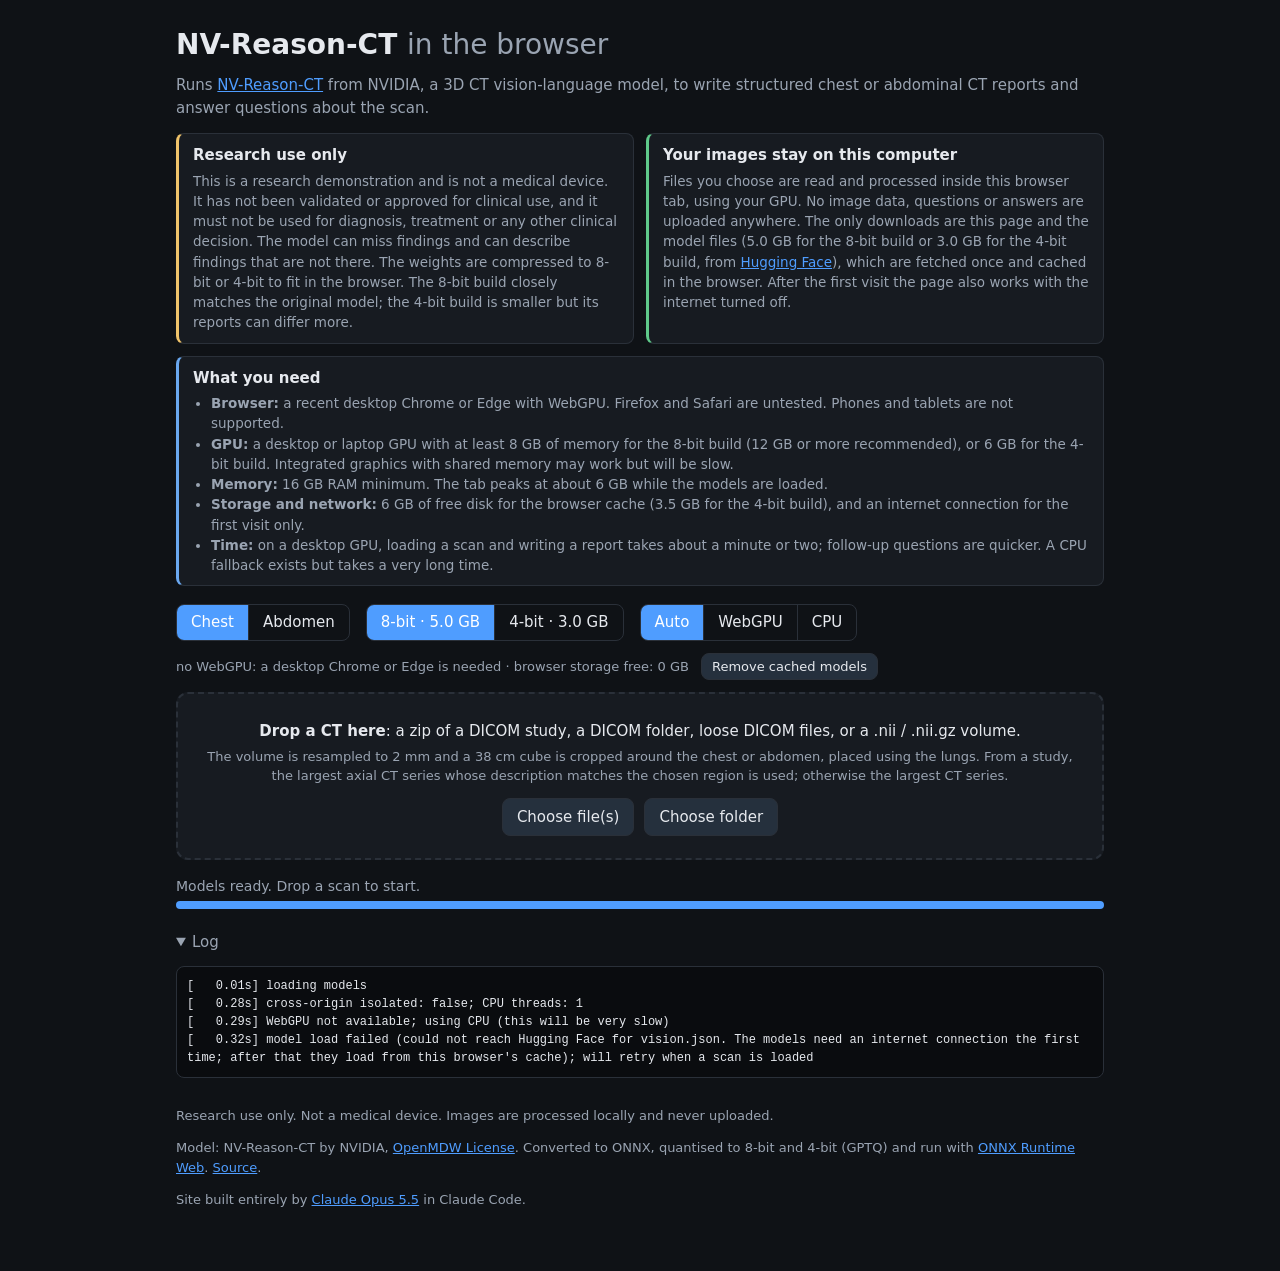
==== index.html @ bb34e79c "NV-Reason-CT in the browser WebGPU port of NVIDIA's NV-Reason-CT: in-browser DICOM/NIfTI loading and" ====
<!doctype html>
<html lang="en">
<head>
<meta charset="utf-8">
<meta name="viewport" content="width=device-width, initial-scale=1">
<title>NV-Reason-CT in the browser: CT reports and questions</title>
<script src="coi-serviceworker.js"></script>
<link rel="stylesheet" href="style.css">
</head>
<body>
<main>
  <header>
    <h1>NV-Reason-CT <span>in the browser</span></h1>
    <p>Runs <a href="https://huggingface.co/nvidia/NV-Reason-CT">NV-Reason-CT</a> from NVIDIA, a 3D CT vision-language model,
      to write structured chest or abdominal CT reports and answer questions about the scan.</p>
  </header>

  <section class="notice" aria-label="Disclaimer">
    <div>
      <h2>Research use only</h2>
      <p>This is a research demonstration and is not a medical device. It has not been validated or approved for clinical use,
        and it must not be used for diagnosis, treatment or any other clinical decision. The model can miss findings and can
        describe findings that are not there. The weights are compressed to 8-bit or 4-bit to fit in the browser. The 8-bit build closely
        matches the original model; the 4-bit build is smaller but its reports can differ more.</p>
    </div>
    <div>
      <h2>Your images stay on this computer</h2>
      <p>Files you choose are read and processed inside this browser tab, using your GPU. No image data, questions or answers are uploaded anywhere.
        The only downloads are this page and the model files (5.0 GB for the 8-bit build or 3.0 GB for the 4-bit build, from <a href="https://huggingface.co/jarrelscy/nv-reason-ct-onnx">Hugging Face</a>),
        which are fetched once and cached in the browser. After the first visit the page also works with the internet turned off.</p>
    </div>
    <div class="specs">
      <h2>What you need</h2>
      <ul>
        <li><b>Browser:</b> a recent desktop Chrome or Edge with WebGPU. Firefox and Safari are untested. Phones and tablets are not supported.</li>
        <li><b>GPU:</b> a desktop or laptop GPU with at least 8 GB of memory for the 8-bit build (12 GB or more recommended), or 6 GB for the 4-bit build.
          Integrated graphics with shared memory may work but will be slow.</li>
        <li><b>Memory:</b> 16 GB RAM minimum. The tab peaks at about 6 GB while the models are loaded.</li>
        <li><b>Storage and network:</b> 6 GB of free disk for the browser cache (3.5 GB for the 4-bit build), and an internet connection for the first visit only.</li>
        <li><b>Time:</b> on a desktop GPU, loading a scan and writing a report takes about a minute or two; follow-up questions are quicker.
          A CPU fallback exists but takes a very long time.</li>
      </ul>
    </div>
  </section>

  <section class="controls">
    <div class="seg" role="radiogroup" aria-label="Region">
      <label><input type="radio" name="region" value="chest" checked> Chest</label>
      <label><input type="radio" name="region" value="abdomen"> Abdomen</label>
    </div>
    <div class="seg" role="radiogroup" aria-label="Model build">
      <label title="Closely matches the original model. 5.0 GB download."><input type="radio" name="variant" value="int8" checked> 8-bit · 5.0 GB</label>
      <label title="Smaller and a little faster; reports can differ more from the original model. 3.0 GB download."><input type="radio" name="variant" value="int4"> 4-bit · 3.0 GB</label>
    </div>
    <div class="seg" role="radiogroup" aria-label="Compute device">
      <label><input type="radio" name="device" value="auto" checked> Auto</label>
      <label><input type="radio" name="device" value="webgpu"> WebGPU</label>
      <label><input type="radio" name="device" value="wasm"> CPU</label>
    </div>
    <div id="caps" class="caps"></div>
    <button id="clearCache" class="btn small" type="button" title="Delete the downloaded model files from this browser">Remove cached models</button>
  </section>

  <section id="drop" class="drop" tabindex="0">
    <p><b>Drop a CT here</b>: a zip of a DICOM study, a DICOM folder, loose DICOM files, or a .nii / .nii.gz volume.</p>
    <p class="hint">The volume is resampled to 2 mm and a 38 cm cube is cropped around the chest or abdomen, placed using the lungs.
      From a study, the largest axial CT series whose description matches the chosen region is used; otherwise the largest CT series.</p>
    <div class="buttons">
      <label class="btn">Choose file(s)<input id="files" type="file" multiple accept=".zip,.nii,.gz,.dcm,application/zip,application/dicom,*/*"></label>
      <label class="btn">Choose folder<input id="folder" type="file" webkitdirectory></label>
    </div>
  </section>

  <section id="status" class="status" hidden>
    <div class="stage"><span id="stage">Starting</span><span id="pct"></span></div>
    <div class="bar"><i id="bar"></i></div>
  </section>

  <section id="chat" hidden>
    <div class="summary" id="summary"></div>
    <div id="msgs"></div>
    <div class="presets" id="presets"></div>
    <form id="askForm">
      <textarea id="q" rows="2" placeholder="Ask a question about this scan, e.g. Is there a pleural effusion?"></textarea>
      <div class="askbar">
        <label title="The model writes its reasoning before the answer. Slower."><input type="checkbox" id="thinking"> Show reasoning</label>
        <span class="grow"></span>
        <button type="button" id="newChat" class="btn small">New conversation</button>
        <button type="button" id="stop" class="btn small" disabled>Stop</button>
        <button type="submit" id="send" class="btn">Ask</button>
      </div>
    </form>
  </section>

  <details id="logbox" open>
    <summary>Log</summary>
    <pre id="log"></pre>
  </details>

  <footer>
    <p>Research use only. Not a medical device. Images are processed locally and never uploaded.</p>
    <p>Model: NV-Reason-CT by NVIDIA, <a href="https://huggingface.co/nvidia/NV-Reason-CT/blob/main/LICENSE">OpenMDW License</a>.
      Converted to ONNX, quantised to 8-bit and 4-bit (GPTQ) and run with <a href="https://onnxruntime.ai/">ONNX Runtime Web</a>.
      <a href="https://github.com/jarrelscy/nv-reason-ct-web">Source</a>.</p>
    <p>Site built entirely by <a href="https://claude.com/claude-code">Claude Opus 5.5</a> in Claude Code.</p>
  </footer>
</main>
<script type="module" src="app.js"></script>
</body>
</html>
---- style.css ----
:root { --bg: #0f1216; --panel: #171b21; --line: #2a3039; --text: #e6e9ee; --dim: #9aa4b2; --acc: #4f9dff; --pos: #ff8a4c; }
* { box-sizing: border-box; }
body { margin: 0; background: var(--bg); color: var(--text); font: 15px/1.5 system-ui, -apple-system, "Segoe UI", sans-serif; }
main { max-width: 960px; margin: 0 auto; padding: 24px 16px 48px; }
a { color: var(--acc); }
h1 { margin: 0 0 8px; font-size: 28px; }
h1 span { color: var(--dim); font-weight: 400; }
header p { margin: 6px 0; color: var(--dim); }
.notice { display: grid; grid-template-columns: 1fr 1fr; gap: 12px; margin: 14px 0 4px; }
.notice > div { background: var(--panel); border: 1px solid var(--line); border-left: 3px solid #f0c36a; border-radius: 8px; padding: 10px 14px; }
.notice > div:nth-child(2) { border-left-color: #5fc98a; }
.notice > .specs { grid-column: 1 / -1; border-left-color: #6aa8f0; }
.notice ul { margin: 0; padding-left: 18px; color: var(--dim); font-size: 13.5px; }
.notice h2 { margin: 0 0 4px; font-size: 15px; }
.notice p { margin: 0; color: var(--dim); font-size: 13.5px; }
@media (max-width: 700px) { .notice { grid-template-columns: 1fr; } }
.controls { display: flex; flex-wrap: wrap; gap: 12px; align-items: center; margin: 18px 0 12px; }
.seg { display: inline-flex; border: 1px solid var(--line); border-radius: 8px; overflow: hidden; }
.seg label { padding: 6px 14px; cursor: pointer; border-right: 1px solid var(--line); }
.seg label:last-child { border-right: 0; }
.seg input { display: none; }
.seg label:has(input:checked) { background: var(--acc); color: #fff; }
.caps { color: var(--dim); font-size: 13px; }
.drop { border: 2px dashed var(--line); border-radius: 12px; padding: 22px; background: var(--panel); text-align: center; transition: border-color .15s; }
.drop.over { border-color: var(--acc); }
.drop.busy { opacity: .5; pointer-events: none; }
.drop p { margin: 4px 0; }
.hint { color: var(--dim); font-size: 13px; }
.buttons { margin-top: 12px; display: flex; gap: 10px; justify-content: center; }
.btn { display: inline-block; padding: 7px 14px; border-radius: 8px; background: #25303d; border: 1px solid var(--line); color: var(--text); cursor: pointer; font: inherit; }
.btn:hover { background: #2e3a49; }
.btn input { display: none; }
.btn.small { padding: 3px 10px; font-size: 13px; }
.status { margin: 16px 0; }
.stage { display: flex; justify-content: space-between; color: var(--dim); font-size: 14px; margin-bottom: 4px; }
.bar { height: 8px; background: var(--panel); border-radius: 4px; overflow: hidden; }
.bar i { display: block; height: 100%; width: 0; background: var(--acc); transition: width .2s; }
.summary { background: var(--panel); border: 1px solid var(--line); border-radius: 10px; padding: 10px 14px; font-size: 14px; color: var(--dim); }
.summary b { color: var(--text); font-weight: 600; }
details { margin-top: 22px; }
summary { cursor: pointer; color: var(--dim); }
pre { background: #0a0c0f; border: 1px solid var(--line); border-radius: 8px; padding: 10px; font-size: 12px; max-height: 320px; overflow: auto; white-space: pre-wrap; }
footer { margin-top: 28px; color: var(--dim); font-size: 13px; }
.controls .seg + .seg { margin-left: 4px; }
#chat { margin-top: 18px; }
#msgs { margin: 12px 0; display: flex; flex-direction: column; gap: 10px; }
.msg { border: 1px solid var(--line); border-radius: 10px; padding: 10px 14px; white-space: pre-wrap; font-size: 14.5px; }
.msg.user { background: #1b2430; align-self: flex-end; max-width: 85%; }
.msg.bot { background: var(--panel); }
.msg .think { color: var(--dim); font-size: 13px; border-left: 2px solid var(--line); padding-left: 10px; margin-bottom: 8px; }
.msg .answer { color: #ffd08a; font-weight: 600; }
.msg .meta { color: var(--dim); font-size: 12px; margin-top: 6px; white-space: normal; }
.msg.working .body::after { content: '▍'; color: var(--acc); animation: blink 1s steps(2) infinite; }
@keyframes blink { 50% { opacity: 0; } }
.presets { display: flex; flex-wrap: wrap; gap: 8px; margin-bottom: 8px; }
#askForm textarea { width: 100%; background: #0a0c0f; color: var(--text); border: 1px solid var(--line); border-radius: 8px; padding: 8px 10px; font: inherit; resize: vertical; }
.askbar { display: flex; gap: 10px; align-items: center; margin-top: 6px; font-size: 14px; }
.askbar .grow { flex: 1; }
.btn:disabled { opacity: .45; cursor: default; }
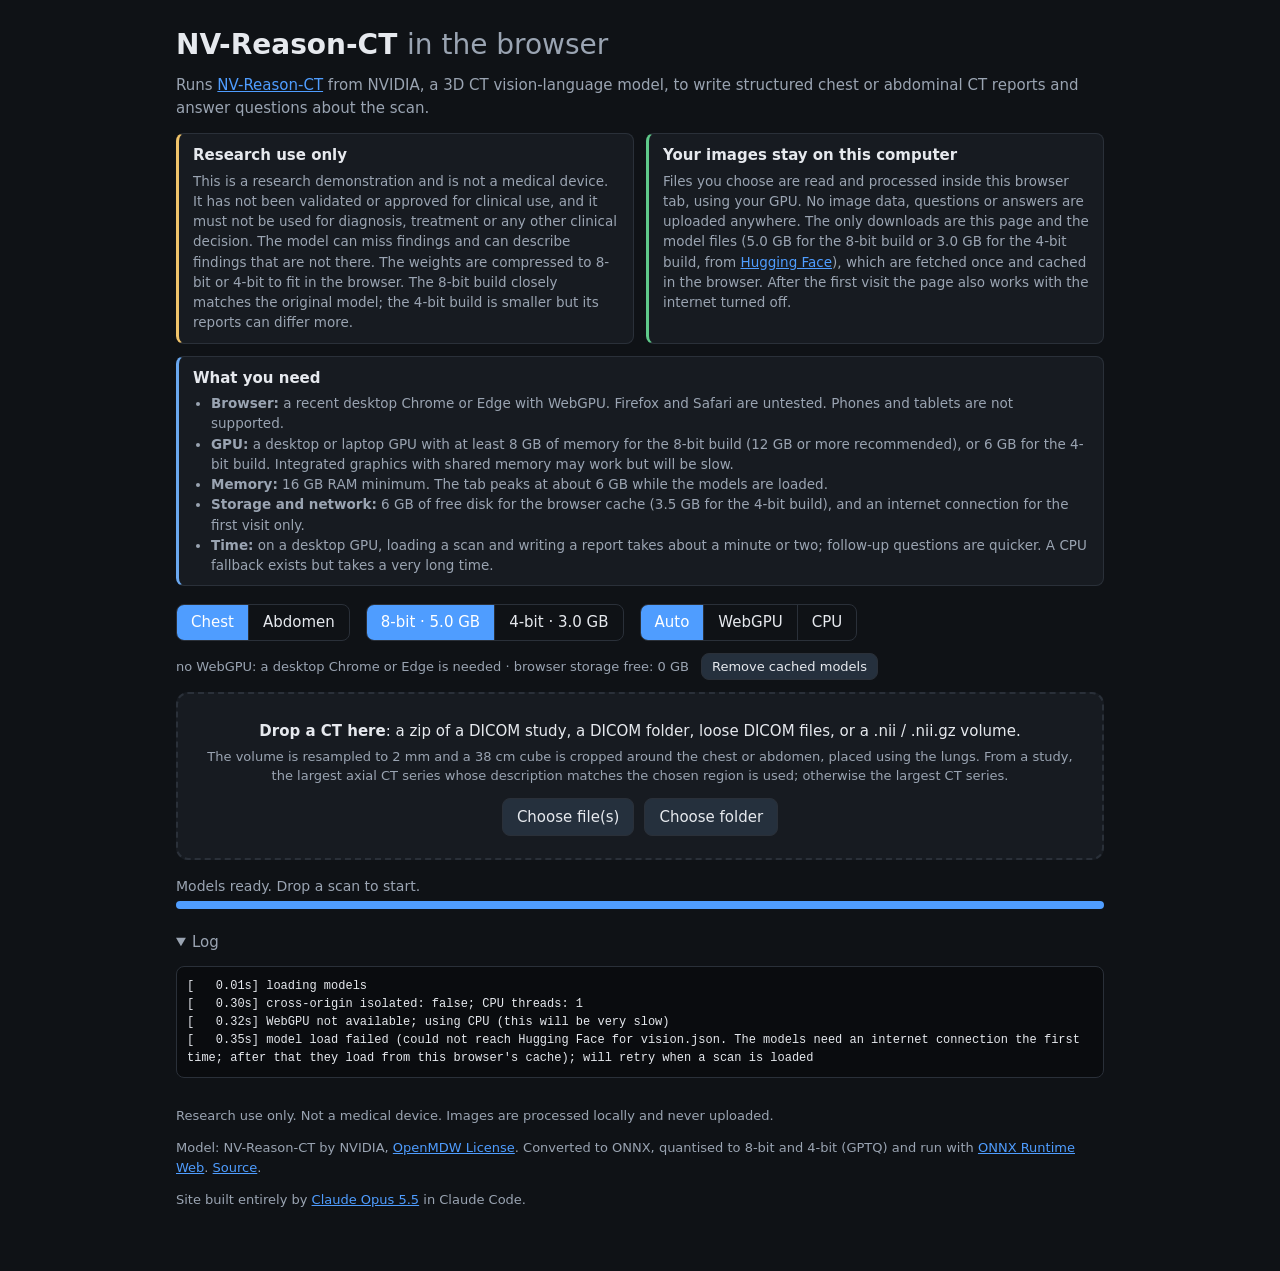
==== commit 379442fd: "Correct timings measured on an idle GPU Co-Authored-By: Claude Opus 5.5 <noreply@anthropic.com>" ====
--- a/index.html
+++ b/index.html
@@ -50,7 +50,7 @@
     </div>
     <div class="seg" role="radiogroup" aria-label="Model build">
       <label title="Closely matches the original model. 5.0 GB download."><input type="radio" name="variant" value="int8" checked> 8-bit · 5.0 GB</label>
-      <label title="Smaller and a little faster; reports can differ more from the original model. 3.0 GB download."><input type="radio" name="variant" value="int4"> 4-bit · 3.0 GB</label>
+      <label title="Smaller download; reports can differ more from the original model. 3.0 GB download."><input type="radio" name="variant" value="int4"> 4-bit · 3.0 GB</label>
     </div>
     <div class="seg" role="radiogroup" aria-label="Compute device">
       <label><input type="radio" name="device" value="auto" checked> Auto</label>
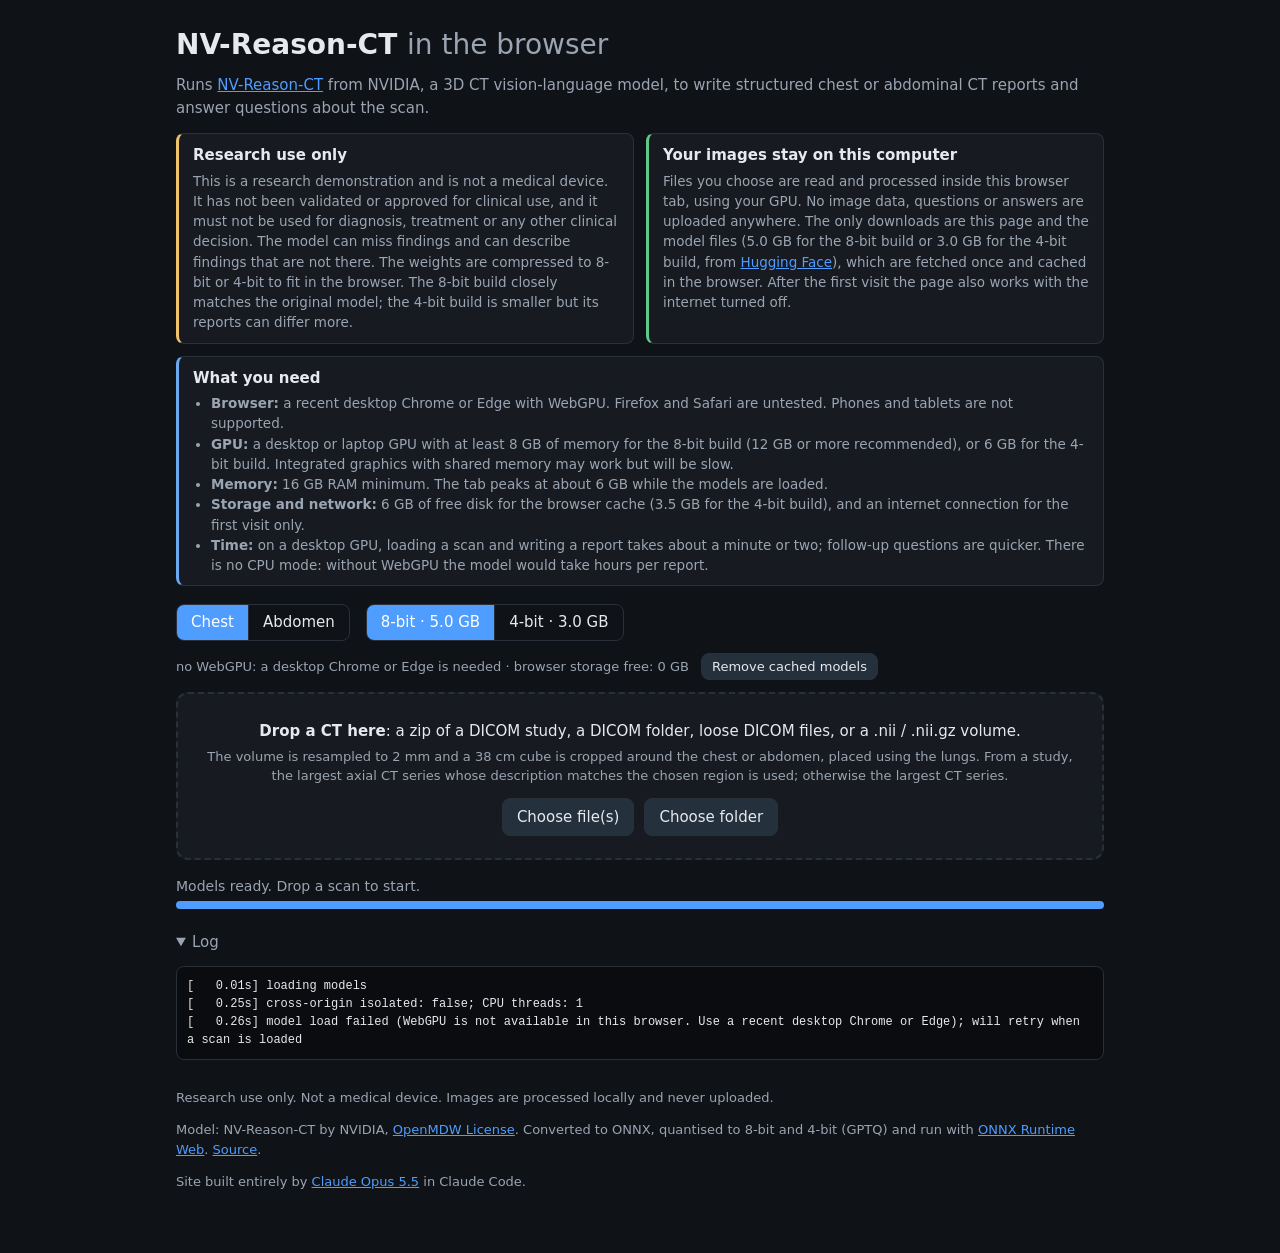
==== commit d4e20382: "Remove the CPU option; require WebGPU A report would take hours on the CPU. Without WebGPU the page " ====
--- a/index.html
+++ b/index.html
@@ -38,7 +38,7 @@
         <li><b>Memory:</b> 16 GB RAM minimum. The tab peaks at about 6 GB while the models are loaded.</li>
         <li><b>Storage and network:</b> 6 GB of free disk for the browser cache (3.5 GB for the 4-bit build), and an internet connection for the first visit only.</li>
         <li><b>Time:</b> on a desktop GPU, loading a scan and writing a report takes about a minute or two; follow-up questions are quicker.
-          A CPU fallback exists but takes a very long time.</li>
+          There is no CPU mode: without WebGPU the model would take hours per report.</li>
       </ul>
     </div>
   </section>
@@ -51,11 +51,6 @@
     <div class="seg" role="radiogroup" aria-label="Model build">
       <label title="Closely matches the original model. 5.0 GB download."><input type="radio" name="variant" value="int8" checked> 8-bit · 5.0 GB</label>
       <label title="Smaller download; reports can differ more from the original model. 3.0 GB download."><input type="radio" name="variant" value="int4"> 4-bit · 3.0 GB</label>
-    </div>
-    <div class="seg" role="radiogroup" aria-label="Compute device">
-      <label><input type="radio" name="device" value="auto" checked> Auto</label>
-      <label><input type="radio" name="device" value="webgpu"> WebGPU</label>
-      <label><input type="radio" name="device" value="wasm"> CPU</label>
     </div>
     <div id="caps" class="caps"></div>
     <button id="clearCache" class="btn small" type="button" title="Delete the downloaded model files from this browser">Remove cached models</button>
